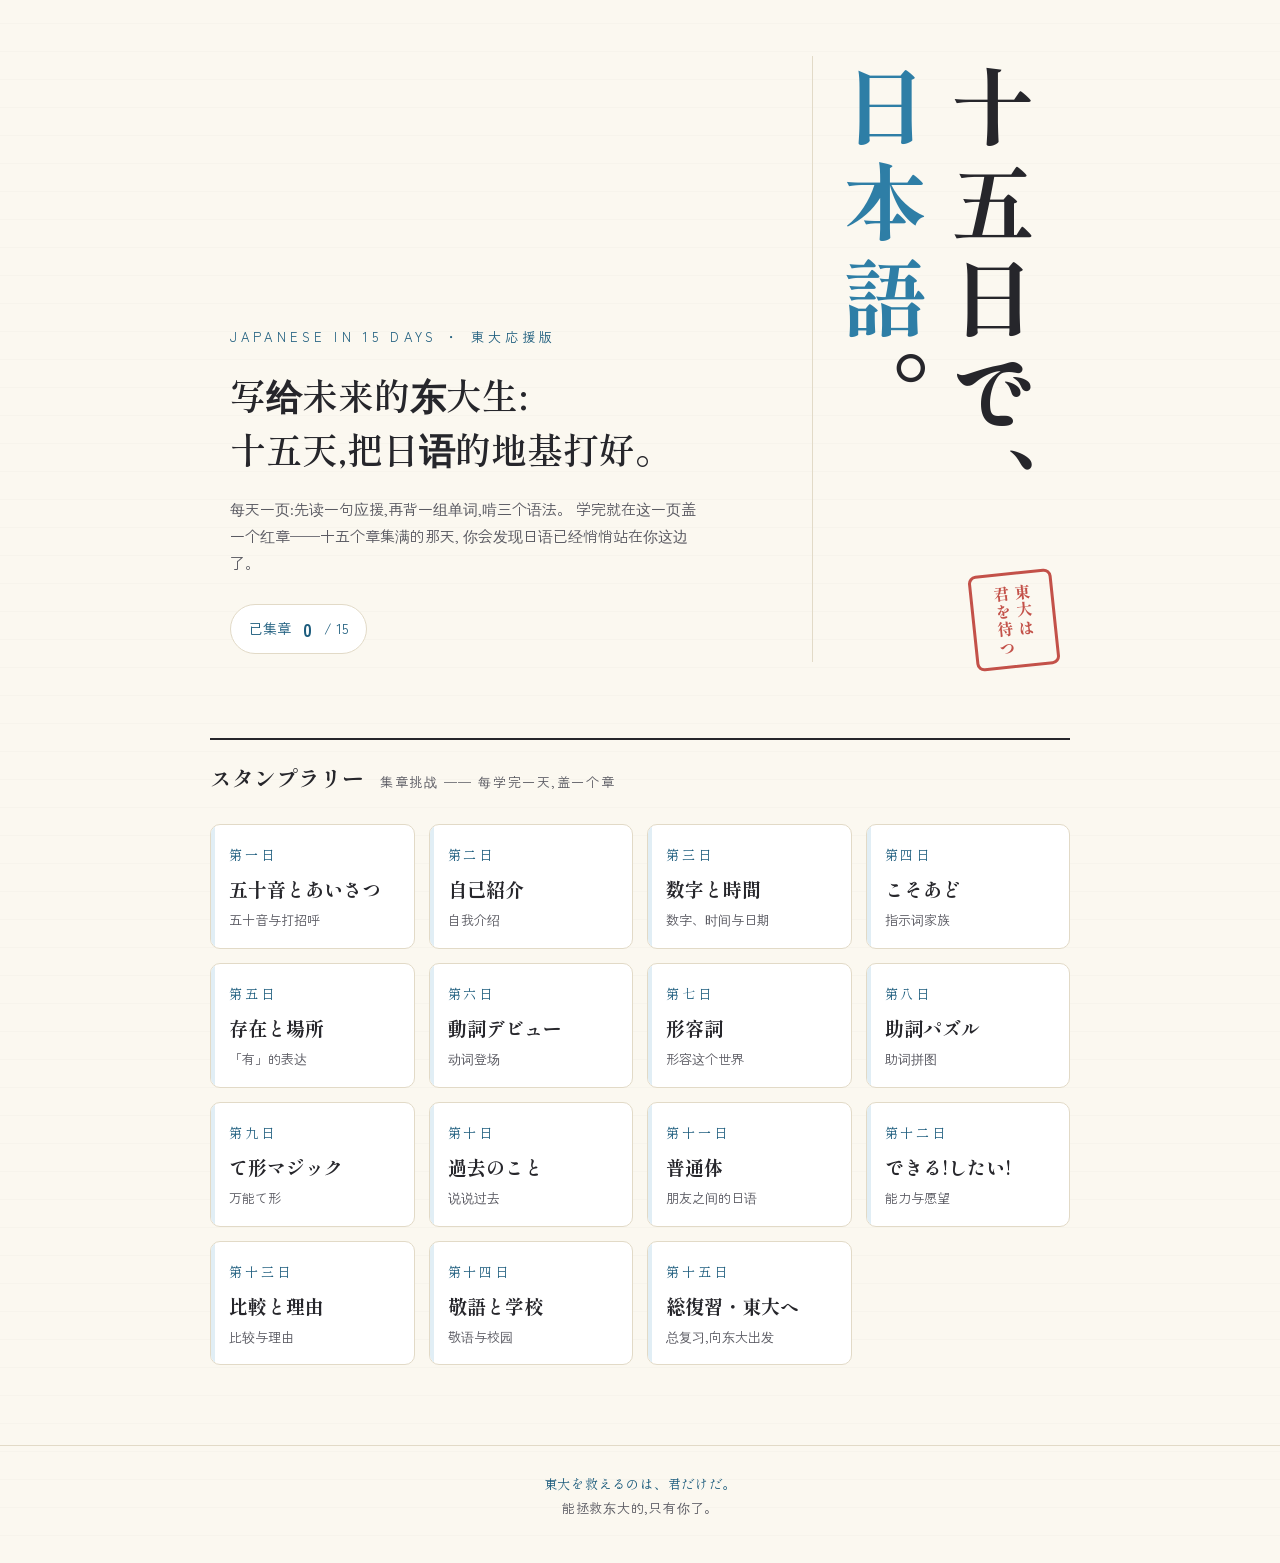
==== index.html @ 157a61c3 "十五日で、日本語。15天日语速成 · 东大应援版 Co-Authored-By: Claude Fable 5 <noreply@anthropic.com>" ====
<!DOCTYPE html>
<html lang="zh-CN">
<head>
<meta charset="UTF-8">
<meta name="viewport" content="width=device-width, initial-scale=1.0">
<title>十五日で、日本語。｜15天日语速成 · 东大应援版</title>
<link rel="icon" href="data:image/svg+xml,<svg xmlns='http://www.w3.org/2000/svg' viewBox='0 0 100 100'><circle cx='50' cy='50' r='44' fill='none' stroke='%23BC3A32' stroke-width='7'/><text x='50' y='66' font-size='48' text-anchor='middle' fill='%23BC3A32' font-family='serif' font-weight='bold'>済</text></svg>">
<link rel="preconnect" href="https://fonts.googleapis.com">
<link rel="preconnect" href="https://fonts.gstatic.com" crossorigin>
<link href="https://fonts.googleapis.com/css2?family=Shippori+Mincho:wght@400;600;700;800&family=Zen+Kaku+Gothic+New:wght@400;500;700&display=swap" rel="stylesheet">
<link rel="stylesheet" href="style.css">
</head>
<body>

<header class="cover">
  <div class="cover-left">
    <p class="cover-eyebrow">JAPANESE IN 15 DAYS ・ 東大応援版</p>
    <p class="cover-cn">写给未来的东大生:<br>十五天,把日语的地基打好。</p>
    <p class="cover-note">
      每天一页:先读一句应援,再背一组单词,啃三个语法。
      学完就在这一页盖一个红章——十五个章集满的那天,
      你会发现日语已经悄悄站在你这边了。
    </p>
    <p class="cover-progress">已集章 <b id="progress-count">0</b> / 15</p>
    <div id="complete-slot"></div>
  </div>
  <h1 class="cover-title">十五日で、<br><span class="blue">日本語</span>。</h1>
  <div class="cover-hanko" aria-hidden="true">東大は<br>君を待つ</div>
</header>

<main class="wrap rally">
  <div class="rally-head">
    <h2>スタンプラリー</h2>
    <span>集章挑战 ── 每学完一天,盖一个章</span>
  </div>
  <nav class="day-grid" id="day-grid" aria-label="15天目录"></nav>
</main>

<footer class="site-footer">
  <span class="serif">東大を救えるのは、君だけだ。</span><br>
  能拯救东大的,只有你了。
</footer>

<script src="data.js"></script>
<script>
  const stamps = JSON.parse(localStorage.getItem("nihongo15.stamps") || "[]");

  const grid = document.getElementById("day-grid");
  grid.innerHTML = DAYS.map(d => {
    const done = stamps.includes(d.day);
    return `<a class="day-card ${done ? "stamped" : ""}" href="day.html?d=${d.day}">
      <p class="no">第${d.kanji}日</p>
      <p class="jp">${d.titleJp}</p>
      <p class="cn">${d.titleCn}</p>
      <span class="stamp" aria-hidden="true">済</span>
    </a>`;
  }).join("");

  document.getElementById("progress-count").textContent = stamps.length;

  if (stamps.length === 15) {
    document.getElementById("complete-slot").innerHTML =
      `<p class="complete-banner">全15章、制覇!🌸 桜咲く——十五天全部走完了,接下来轮到东大紧张了。</p>`;
  }
</script>
</body>
</html>
---- style.css ----
/* ── 十五日で、日本語。──
   palette: 和紙白 / 墨 / 淡青(東大カラー) / 朱印红 / 生成り線 */
:root {
  --paper: #FBF8F0;
  --paper-deep: #F2EDDF;
  --ink: #26262B;
  --ink-soft: #5A5A62;
  --tansei: #2E7EA6;       /* 東大・淡青 */
  --tansei-deep: #1C5C7D;
  --tansei-wash: #E1EEF5;
  --hanko: #BC3A32;        /* 朱印 */
  --hanko-soft: #F5E3E1;
  --line: #E2DAC7;
  --radius: 10px;
}

* { margin: 0; padding: 0; box-sizing: border-box; }

html { scroll-behavior: smooth; }

body {
  font-family: "Zen Kaku Gothic New", "Hiragino Sans", "PingFang SC", sans-serif;
  background: var(--paper);
  color: var(--ink);
  line-height: 1.8;
  /* 和纸质感:极淡的横向帘纹 */
  background-image: repeating-linear-gradient(
    0deg,
    transparent 0 27px,
    rgba(38, 38, 43, 0.018) 27px 28px
  );
}

.serif { font-family: "Shippori Mincho", "Hiragino Mincho ProN", serif; }

a { color: var(--tansei-deep); text-decoration: none; }
a:focus-visible, button:focus-visible {
  outline: 2px solid var(--tansei);
  outline-offset: 3px;
}

.wrap { max-width: 860px; margin: 0 auto; padding: 0 20px; }

/* ───────────── cover ───────────── */
.cover {
  min-height: 78vh;
  display: flex;
  align-items: stretch;
  justify-content: space-between;
  gap: 24px;
  padding: 56px 20px 40px;
  max-width: 860px;
  margin: 0 auto;
  position: relative;
}

.cover-left {
  display: flex;
  flex-direction: column;
  justify-content: flex-end;
  padding-bottom: 8px;
  max-width: 480px;
}

.cover-eyebrow {
  font-size: 13px;
  letter-spacing: 0.32em;
  color: var(--tansei-deep);
  margin-bottom: 18px;
}

.cover-cn {
  font-family: "Shippori Mincho", "Hiragino Mincho ProN", serif;
  font-size: clamp(24px, 4.6vw, 36px);
  font-weight: 600;
  line-height: 1.5;
  margin-bottom: 20px;
}

.cover-note {
  color: var(--ink-soft);
  font-size: 15px;
  max-width: 40em;
  margin-bottom: 28px;
}

.cover-progress {
  display: inline-flex;
  align-items: center;
  gap: 12px;
  font-size: 14px;
  color: var(--tansei-deep);
  border: 1px solid var(--line);
  background: #fff;
  border-radius: 999px;
  padding: 8px 18px;
  width: fit-content;
}
.cover-progress b { font-size: 18px; }

/* 竖排大标题 */
.cover-title {
  writing-mode: vertical-rl;
  font-family: "Shippori Mincho", "Hiragino Mincho ProN", serif;
  font-weight: 800;
  font-size: clamp(44px, 9vw, 84px);
  line-height: 1.28;
  letter-spacing: 0.14em;
  color: var(--ink);
  padding: 8px 4px 8px 18px;
  border-left: 1px solid var(--line);
  flex-shrink: 0;
}
.cover-title .blue { color: var(--tansei); }

.cover-hanko {
  position: absolute;
  right: 14px;
  bottom: 34px;
  width: 84px;
  height: 96px;
  border: 3px solid var(--hanko);
  border-radius: 8px;
  color: var(--hanko);
  font-family: "Shippori Mincho", serif;
  font-weight: 800;
  font-size: 16px;
  line-height: 1.35;
  display: flex;
  align-items: center;
  justify-content: center;
  writing-mode: vertical-rl;
  transform: rotate(-6deg);
  opacity: 0.88;
  letter-spacing: 0.1em;
}

/* ───────────── stamp rally ───────────── */
.rally { padding: 36px 0 80px; }

.rally-head {
  display: flex;
  align-items: baseline;
  gap: 16px;
  border-top: 2px solid var(--ink);
  padding-top: 18px;
  margin-bottom: 26px;
}
.rally-head h2 {
  font-family: "Shippori Mincho", serif;
  font-size: 22px;
  font-weight: 700;
}
.rally-head span { color: var(--ink-soft); font-size: 13px; letter-spacing: 0.12em; }

.day-grid {
  display: grid;
  grid-template-columns: repeat(auto-fill, minmax(200px, 1fr));
  gap: 14px;
}

.day-card {
  position: relative;
  display: block;
  background: #fff;
  border: 1px solid var(--line);
  border-radius: var(--radius);
  padding: 18px 18px 16px;
  color: var(--ink);
  transition: transform 0.18s ease, box-shadow 0.18s ease, border-color 0.18s ease;
  overflow: hidden;
}
.day-card::before {
  content: "";
  position: absolute;
  inset: 0 auto 0 0;
  width: 4px;
  background: var(--tansei-wash);
}
.day-card:hover {
  transform: translateY(-3px);
  box-shadow: 0 10px 24px rgba(28, 92, 125, 0.10);
  border-color: var(--tansei);
}

.day-card .no {
  font-family: "Shippori Mincho", serif;
  font-size: 13px;
  letter-spacing: 0.22em;
  color: var(--tansei-deep);
  margin-bottom: 6px;
}
.day-card .jp {
  font-family: "Shippori Mincho", serif;
  font-size: 19px;
  font-weight: 700;
  margin-bottom: 2px;
}
.day-card .cn { font-size: 13px; color: var(--ink-soft); }

/* 集章印 */
.stamp {
  position: absolute;
  right: 10px;
  top: 10px;
  width: 46px;
  height: 46px;
  border: 2.5px solid var(--hanko);
  border-radius: 50%;
  color: var(--hanko);
  font-family: "Shippori Mincho", serif;
  font-weight: 800;
  font-size: 20px;
  display: flex;
  align-items: center;
  justify-content: center;
  transform: rotate(-12deg);
  opacity: 0;
  pointer-events: none;
}
.stamp::after {
  content: "";
  position: absolute;
  inset: 2px;
  border-radius: 50%;
  border: 1px solid rgba(188, 58, 50, 0.4);
}
.stamped .stamp { opacity: 0.9; }

@keyframes stamp-in {
  0%   { opacity: 0; transform: rotate(-12deg) scale(2.2); }
  60%  { opacity: 1; transform: rotate(-12deg) scale(0.92); }
  100% { opacity: 0.9; transform: rotate(-12deg) scale(1); }
}
.stamp.fresh { animation: stamp-in 0.45s ease-out forwards; }

/* ───────────── day page ───────────── */
.topbar {
  border-bottom: 1px solid var(--line);
  background: rgba(251, 248, 240, 0.92);
  backdrop-filter: blur(6px);
  position: sticky;
  top: 0;
  z-index: 10;
}
.topbar-inner {
  max-width: 860px;
  margin: 0 auto;
  padding: 12px 20px;
  display: flex;
  justify-content: space-between;
  align-items: center;
  font-size: 14px;
}
.topbar .count { color: var(--hanko); font-weight: 700; }

.day-head {
  display: flex;
  gap: 26px;
  align-items: flex-start;
  padding: 46px 0 10px;
}
.day-head .no-vert {
  writing-mode: vertical-rl;
  font-family: "Shippori Mincho", serif;
  font-size: 30px;
  font-weight: 800;
  color: var(--tansei);
  letter-spacing: 0.18em;
  border-right: 1px solid var(--line);
  padding-right: 16px;
  flex-shrink: 0;
  min-height: 120px;
}
.day-head h1 {
  font-family: "Shippori Mincho", serif;
  font-size: clamp(28px, 5vw, 40px);
  font-weight: 800;
  line-height: 1.3;
}
.day-head .sub { color: var(--ink-soft); font-size: 16px; margin-top: 4px; }

/* 应援卡:手写便条风 */
.cheer-card {
  margin: 26px 0 8px;
  background: #fff;
  border: 1px solid var(--line);
  border-radius: var(--radius);
  padding: 22px 24px 20px 58px;
  position: relative;
  font-family: "Shippori Mincho", serif;
  font-size: 16.5px;
  line-height: 2;
}
.cheer-card::before {
  content: "応援";
  position: absolute;
  left: 14px;
  top: 16px;
  writing-mode: vertical-rl;
  font-size: 12px;
  font-weight: 700;
  letter-spacing: 0.25em;
  color: #fff;
  background: var(--hanko);
  padding: 8px 4px;
  border-radius: 3px;
}
.cheer-card em { font-style: normal; color: var(--tansei-deep); }

/* section */
.sec { padding: 34px 0 6px; }
.sec-head {
  display: flex;
  align-items: baseline;
  justify-content: space-between;
  gap: 16px;
  border-top: 2px solid var(--ink);
  padding-top: 14px;
  margin-bottom: 18px;
}
.sec-head h2 {
  font-family: "Shippori Mincho", serif;
  font-size: 21px;
  font-weight: 700;
}
.sec-head h2 small {
  font-size: 13px;
  color: var(--ink-soft);
  font-weight: 400;
  margin-left: 10px;
  letter-spacing: 0.1em;
}

/* vocab table */
.quiz-toggle {
  font-family: inherit;
  font-size: 13px;
  color: var(--tansei-deep);
  background: var(--tansei-wash);
  border: 1px solid transparent;
  border-radius: 999px;
  padding: 5px 14px;
  cursor: pointer;
  white-space: nowrap;
}
.quiz-toggle:hover { border-color: var(--tansei); }

.vocab-table {
  width: 100%;
  border-collapse: collapse;
  background: #fff;
  border: 1px solid var(--line);
  border-radius: var(--radius);
  overflow: hidden;
}
.vocab-table td {
  padding: 11px 16px;
  border-bottom: 1px solid var(--paper-deep);
  vertical-align: top;
}
.vocab-table tr:last-child td { border-bottom: none; }
.vocab-table .w {
  font-family: "Shippori Mincho", serif;
  font-size: 17px;
  font-weight: 700;
  width: 38%;
}
.vocab-table .r { color: var(--tansei-deep); font-size: 13.5px; width: 26%; }
.vocab-table .m { color: var(--ink-soft); font-size: 14.5px; }

.quiz-on .vocab-table .m { color: transparent; text-shadow: none; }
.quiz-on .vocab-table .m::before {
  content: "点击整行显示";
  color: #C9C2B2;
  font-size: 12px;
}
.quiz-on .vocab-table tr { cursor: pointer; }
.quiz-on .vocab-table tr.revealed .m { color: var(--ink-soft); }
.quiz-on .vocab-table tr.revealed .m::before { content: none; }

/* grammar cards */
.gcard {
  background: #fff;
  border: 1px solid var(--line);
  border-radius: var(--radius);
  padding: 22px 24px;
  margin-bottom: 16px;
}
.gcard h3 {
  font-family: "Shippori Mincho", serif;
  font-size: 17.5px;
  font-weight: 700;
  color: var(--tansei-deep);
  margin-bottom: 8px;
  padding-left: 12px;
  border-left: 3px solid var(--tansei);
}
.gcard p { font-size: 15px; color: var(--ink); margin-bottom: 12px; }

.ex {
  background: var(--paper);
  border-radius: 8px;
  padding: 12px 16px;
  margin-top: 8px;
}
.ex .jp {
  font-family: "Shippori Mincho", serif;
  font-size: 17px;
  line-height: 2.3;
}
.ex .cn { font-size: 13.5px; color: var(--ink-soft); margin-top: 2px; }

ruby rt {
  font-size: 10px;
  color: var(--tansei-deep);
  font-family: "Zen Kaku Gothic New", sans-serif;
}

/* footer nav */
.day-nav {
  display: flex;
  justify-content: space-between;
  align-items: center;
  gap: 12px;
  padding: 40px 0 24px;
  flex-wrap: wrap;
}
.nav-link {
  font-size: 14.5px;
  padding: 10px 18px;
  border: 1px solid var(--line);
  border-radius: 999px;
  background: #fff;
}
.nav-link:hover { border-color: var(--tansei); }
.nav-link.ghost { visibility: hidden; }

.stamp-btn {
  font-family: "Shippori Mincho", serif;
  font-size: 16px;
  font-weight: 700;
  color: #fff;
  background: var(--hanko);
  border: none;
  border-radius: 999px;
  padding: 13px 30px;
  cursor: pointer;
  letter-spacing: 0.08em;
  transition: transform 0.15s ease, opacity 0.15s ease;
}
.stamp-btn:hover { transform: translateY(-2px); }
.stamp-btn.done {
  background: #fff;
  color: var(--hanko);
  border: 2px solid var(--hanko);
  cursor: default;
  transform: none;
}

.site-footer {
  border-top: 1px solid var(--line);
  padding: 26px 20px 44px;
  text-align: center;
  color: var(--ink-soft);
  font-size: 13px;
  letter-spacing: 0.06em;
}
.site-footer .serif { color: var(--tansei-deep); }

/* 全部集齐的彩蛋横幅 */
.complete-banner {
  margin: 24px 0 0;
  border: 2px solid var(--hanko);
  border-radius: var(--radius);
  background: var(--hanko-soft);
  color: var(--hanko);
  font-family: "Shippori Mincho", serif;
  font-weight: 700;
  font-size: 17px;
  text-align: center;
  padding: 18px 20px;
}

@media (max-width: 640px) {
  .cover { flex-direction: row; min-height: auto; padding-top: 40px; }
  .cover-title { font-size: 52px; }
  .day-head { gap: 16px; }
  .vocab-table .w { width: 42%; font-size: 15.5px; }
  .vocab-table td { padding: 9px 10px; }
  .cover-hanko { display: none; }
}

@media (prefers-reduced-motion: reduce) {
  * { animation: none !important; transition: none !important; }
  html { scroll-behavior: auto; }
}
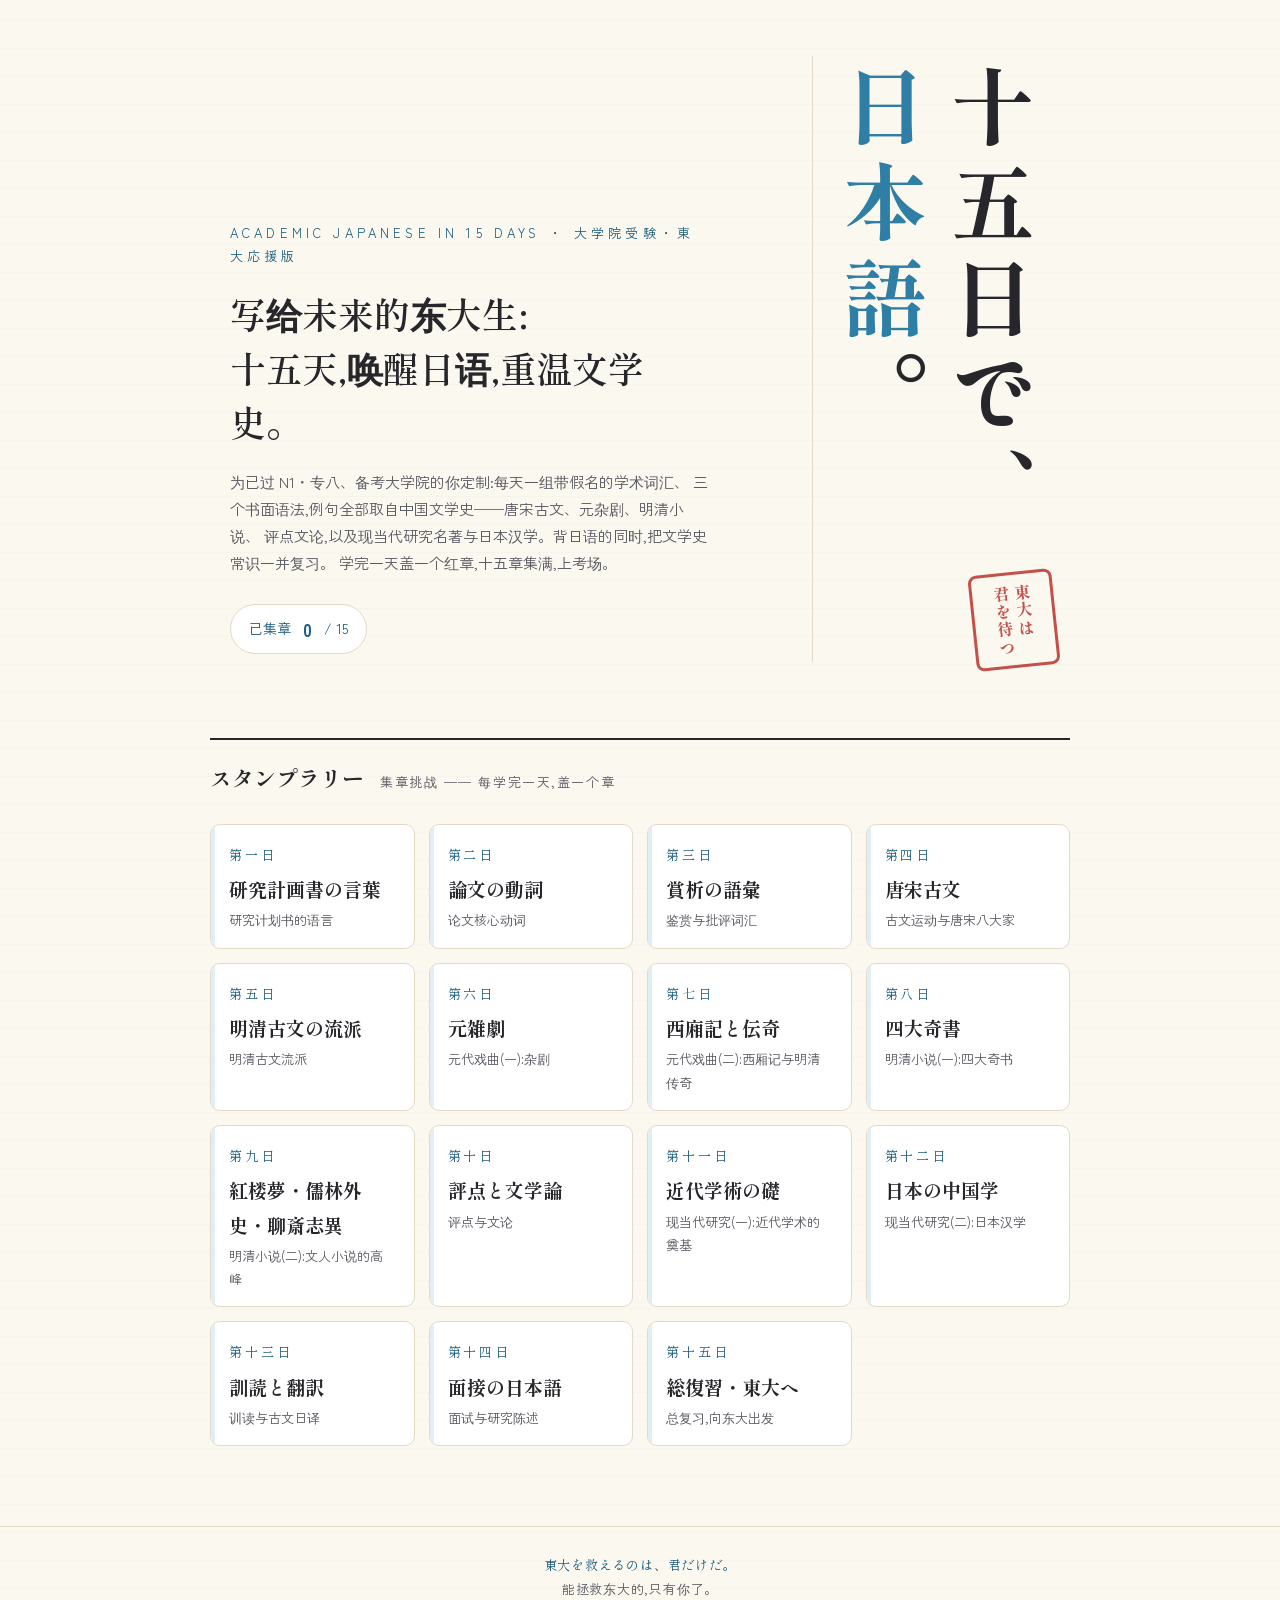
==== commit 354418f2: "内容升级:大学院受験(中国文学)学术日语版 + Link 应援彩蛋 - 15天全部重写:研究计划书用语、论文动词、鉴赏词汇、唐宋古文、   明清流派、元杂剧、西厢记与传奇、四大奇书、红楼儒林聊斋、评点" ====
--- a/index.html
+++ b/index.html
@@ -14,12 +14,13 @@
 
 <header class="cover">
   <div class="cover-left">
-    <p class="cover-eyebrow">JAPANESE IN 15 DAYS ・ 東大応援版</p>
-    <p class="cover-cn">写给未来的东大生:<br>十五天,把日语的地基打好。</p>
+    <p class="cover-eyebrow">ACADEMIC JAPANESE IN 15 DAYS ・ 大学院受験・東大応援版</p>
+    <p class="cover-cn">写给未来的东大生:<br>十五天,唤醒日语,重温文学史。</p>
     <p class="cover-note">
-      每天一页:先读一句应援,再背一组单词,啃三个语法。
-      学完就在这一页盖一个红章——十五个章集满的那天,
-      你会发现日语已经悄悄站在你这边了。
+      为已过 N1・专八、备考大学院的你定制:每天一组带假名的学术词汇、
+      三个书面语法,例句全部取自中国文学史——唐宋古文、元杂剧、明清小说、
+      评点文论,以及现当代研究名著与日本汉学。背日语的同时,把文学史常识一并复习。
+      学完一天盖一个红章,十五章集满,上考场。
     </p>
     <p class="cover-progress">已集章 <b id="progress-count">0</b> / 15</p>
     <div id="complete-slot"></div>
